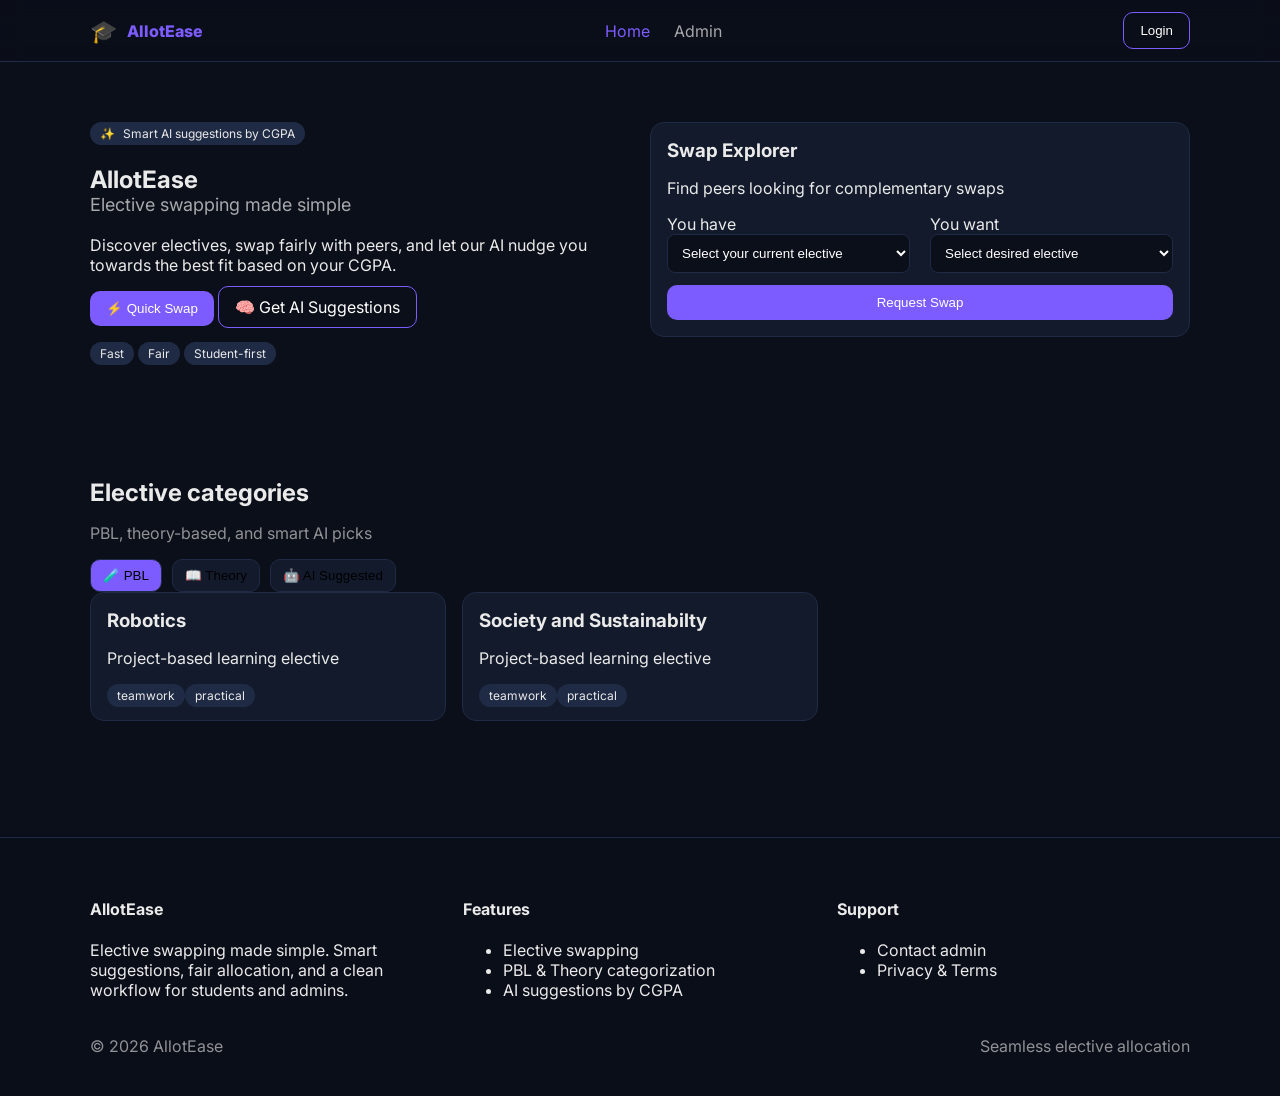
==== index.html @ a46d849d "Add files via upload" ====
<!doctype html>
<html lang="en">

<head>
    <meta charset="UTF-8" />
    <meta name="viewport" content="width=device-width, initial-scale=1.0" />
    <title>AllotEase</title>
    <link rel="preconnect" href="https://fonts.googleapis.com">
    <link rel="preconnect" href="https://fonts.gstatic.com" crossorigin>
    <link href="https://fonts.googleapis.com/css2?family=Inter:wght@400;600;700;800&display=swap" rel="stylesheet">
    <link rel="stylesheet" href="allotease.css" />
</head>

<body>
    <header class="site-header">
        <div class="container bar">
            <a class="brand" href="./">
                <div class="brand-mark">🎓</div>
                <div class="brand-title">AllotEase</div>
            </a>
            <nav class="nav">
                <a href="./" class="active">Home</a>
                <a href="admin.html">Admin</a>
            </nav>
            <div class="cta">
                <button id="openLogin" class="btn btn-outline">Login</button>
            </div>

        </div>
    </header>

    <main>
        <!-- Hero -->
        <section class="hero">
            <div class="container wrap">
                <div class="grid grid-cols-2">
                    <div>
                        <div class="badge" style="display:inline-flex;gap:8px;align-items:center">
                            <span>✨</span> <span>Smart AI suggestions by CGPA</span>
                        </div>
                        <h1>AllotEase <span>Elective swapping made simple</span></h1>
                        <p>Discover electives, swap fairly with peers, and let our AI nudge you towards the best fit
                            based on your CGPA.</p>
                        <div class="actions">
                            <button id="swapBtnQuick" class="btn">⚡ Quick Swap</button>
                            <a class="btn btn-outline" href="#ai-suggest">🧠 Get AI Suggestions</a>
                        </div>
                        <div class="badges" style="margin-top:16px">
                            <span class="badge">Fast</span>
                            <span class="badge">Fair</span>
                            <span class="badge">Student-first</span>
                        </div>
                    </div>
                    <div>
                        <div class="card">
                            <div class="hd">
                                <h3>Swap Explorer</h3>
                                <p>Find peers looking for complementary swaps</p>
                            </div>
                            <div class="bd">
                                <div class="grid" style="grid-template-columns:1fr 1fr">
                                    <div>
                                        <label>You have</label>
                                        <select id="fromElective">
                                            <option value="">Select your current elective</option>
                                        </select>
                                    </div>
                                    <div>
                                        <label>You want</label>
                                        <select id="toElective">
                                            <option value="">Select desired elective</option>
                                        </select>
                                    </div>
                                </div>
                                <div style="margin-top:12px">
                                    <button id="swapBtn" class="btn full">Request Swap</button>
                                </div>
                            </div>
                        </div>
                    </div>
                </div>
            </div>
        </section>

        <!-- Categories -->
        <section class="container" style="padding:56px 0" id="categories">
            <h2 style="margin:0 0 8px">Elective categories</h2>
            <p class="muted">PBL, theory-based, and smart AI picks</p>
            <div class="tabs" style="margin-top:16px">
                <button class="tab" data-tab="pbl" aria-selected="true">🧪 PBL</button>
                <button class="tab" data-tab="theory">📖 Theory</button>
                <button class="tab" data-tab="ai">🤖 AI Suggested</button>
            </div>
            <div class="tabpanel" data-panel="pbl">
                <div class="cards-3" id="pblCards">
                    <!-- filled via JS for simplicity? keep simple static cards -->
                    <div class="card">
                        <div class="hd">
                            <h3>Robotics</h3>
                            <p>Project-based learning elective</p>
                        </div>
                        <div class="bd">
                            <div class="badges"><span class="badge">teamwork</span><span class="badge">practical</span>
                            </div>
                        </div>
                    </div>
                    <div class="card">
                        <div class="hd">
                            <h3>Society and Sustainabilty</h3>
                            <p>Project-based learning elective</p>
                        </div>
                        <div class="bd">
                            <div class="badges"><span class="badge">teamwork</span><span class="badge">practical</span>
                            </div>
                        </div>
                    </div>
                </div>
            </div>
            <div class="tabpanel" data-panel="theory" hidden>
                <div class="cards-3">
                    <div class="card">
                        <div class="hd">
                            <h3>Literature</h3>
                            <p>Theory-focused elective</p>
                        </div>
                        <div class="bd">
                            <div class="badges"><span class="badge">concepts</span><span class="badge">rigor</span>
                            </div>
                        </div>
                    </div>
                    <div class="card">
                        <div class="hd">
                            <h3>Political Science</h3>
                            <p>Theory-focused elective</p>
                        </div>
                        <div class="bd">
                            <div class="badges"><span class="badge">concepts</span><span class="badge">rigor</span>
                            </div>
                        </div>
                    </div>
                    <div class="card">
                        <div class="hd">
                            <h3>Principles of Management</h3>
                            <p>Theory-focused elective</p>
                        </div>
                        <div class="bd">
                            <div class="badges"><span class="badge">concepts</span><span class="badge">rigor</span>
                            </div>
                        </div>
                    </div>
                </div>
            </div>
            <div class="tabpanel" data-panel="ai" id="ai-suggest" hidden>
                <div class="grid" style="grid-template-columns:1fr 2fr">
                    <div class="card">
                        <div class="hd">
                            <h3>Get suggestions</h3>
                            <p>Enter your CGPA to see tailored picks</p>
                        </div>
                        <div class="bd">
                            <label>CGPA</label>
                            <input id="cgpa" type="number" min="0" max="10" step="0.01" placeholder="e.g. 8.6" />
                            <div class="muted" style="font-size:12px;margin-top:6px">Higher CGPA leans to advanced
                                theory; balanced picks for 8+; practical options otherwise.</div>
                        </div>
                    </div>
                    <div class="card">
                        <div class="hd">
                            <h3>Recommended for you</h3>
                            <p class="muted">Enter your CGPA to view recommendations</p>
                        </div>
                        <div class="bd">
                            <ul id="suggestionsList" style="list-style:none;padding:0;margin:0;display:grid;gap:12px">
                            </ul>
                        </div>
                    </div>
                </div>
            </div>
        </section>
    </main>

    <footer>
        <div class="container cols">
            <div>
                <h4>AllotEase</h4>
                <p>Elective swapping made simple. Smart suggestions, fair allocation, and a clean workflow for students
                    and admins.</p>
            </div>
            <div>
                <h4>Features</h4>
                <ul>
                    <li>Elective swapping</li>
                    <li>PBL & Theory categorization</li>
                    <li>AI suggestions by CGPA</li>
                </ul>
            </div>
            <div>
                <h4>Support</h4>
                <ul>
                    <li>Contact admin</li>
                    <li>Privacy & Terms</li>
                </ul>
            </div>
        </div>
        <div class="legal">
            <div class="container bar"><span>©
                    <script>document.write(new Date().getFullYear())</script> AllotEase
                </span><span>Seamless elective allocation</span></div>
        </div>
    </footer>

    <div id="toast" class="toast"></div>
    <!-- Student Login Modal -->
    <div id="loginModal" class="modal hidden">
        <div class="modal-content">
            <h3>Student Login</h3>
            <label>Username</label>
            <input id="loginUsername" type="text" placeholder="Enter username" />

            <label>Password</label>
            <input id="loginPassword" type="password" placeholder="Enter password" />

            <button id="loginSubmit" class="btn full" style="margin-top:16px">Login</button>

            <button id="closeLogin" class="btn btn-outline full" style="margin-top:8px">Cancel</button>
        </div>
    </div>

    <script src="allotease.js"></script>
</body>

</html>
---- allotease.css ----
/* Base */
body {
    margin: 0;
    font-family: "Inter", sans-serif;
    background: #0b0f19;
    color: #eaeaea;
}

a {
    color: inherit;
    text-decoration: none;
}

/* Layout */
.container {
    width: min(1100px, 92%);
    margin: auto;
}

.bar {
    display: flex;
    justify-content: space-between;
    align-items: center;
}

/* Header */
.site-header {
    position: sticky;
    top: 0;
    background: rgba(10, 14, 25, 0.8);
    backdrop-filter: blur(10px);
    padding: 12px 0;
    border-bottom: 1px solid #1f2a44;
}

.brand {
    display: flex;
    align-items: center;
    gap: 10px;
}

.brand-mark {
    font-size: 22px;
}

.brand-title {
    font-weight: 800;
    color: #7c5cff;
}

.nav a {
    margin: 0 10px;
    opacity: 0.7;
}

.nav a.active,
.nav a:hover {
    opacity: 1;
    color: #7c5cff;
}

/* Buttons */
.btn {
    background: #7c5cff;
    color: white;
    padding: 10px 16px;
    border: none;
    border-radius: 10px;
    cursor: pointer;
    transition: 0.3s;
}

.btn:hover {
    transform: translateY(-2px);
    background: #6a4df0;
}

.btn-outline {
    background: transparent;
    border: 1px solid #7c5cff;
}

.full {
    width: 100%;
}

/* Hero */
.hero {
    padding: 60px 0;
}

.wrap {
    display: grid;
    gap: 40px;
}

h1 span {
    display: block;
    font-size: 18px;
    opacity: 0.7;
    font-weight: 400;
}

/* Cards */
.card {
    background: #121a2b;
    border: 1px solid #1f2a44;
    border-radius: 14px;
    padding: 16px;
}

.hd h3 {
    margin: 0;
}

.muted {
    opacity: 0.6;
}

/* Grid */
.grid {
    display: grid;
    gap: 20px;
}

.grid-cols-2 {
    grid-template-columns: 1fr 1fr;
}

.cards-3 {
    display: grid;
    grid-template-columns: repeat(3, 1fr);
    gap: 16px;
}

/* Badges */
.badge {
    background: #1f2a44;
    padding: 4px 10px;
    border-radius: 20px;
    font-size: 12px;
}

/* Tabs */
.tabs {
    display: flex;
    gap: 10px;
}

.tab {
    background: #121a2b;
    border: 1px solid #1f2a44;
    padding: 8px 12px;
    border-radius: 10px;
    cursor: pointer;
}

.tab[aria-selected="true"] {
    background: #7c5cff;
}

/* Inputs */
input,
select {
    width: 100%;
    padding: 10px;
    border-radius: 8px;
    border: 1px solid #1f2a44;
    background: #0b0f19;
    color: white;
}

/* Toast */
.toast {
    position: fixed;
    bottom: 20px;
    right: 20px;
    background: #7c5cff;
    padding: 10px 14px;
    border-radius: 10px;
    opacity: 0;
    transition: 0.3s;
}

/* Footer */
footer {
    margin-top: 60px;
    padding: 40px 0;
    background: #0a0e19;
    border-top: 1px solid #1f2a44;
}

.cols {
    display: grid;
    grid-template-columns: repeat(3, 1fr);
    gap: 20px;
}

.legal {
    margin-top: 20px;
    opacity: 0.6;
}

/* Modal */
.modal {
    position: fixed;
    inset: 0;
    background: rgba(0, 0, 0, 0.7);
    display: flex;
    justify-content: center;
    align-items: center;
}

.modal-content {
    background: #121a2b;
    padding: 20px;
    border-radius: 14px;
    width: 300px;
}

.hidden {
    display: none;
}
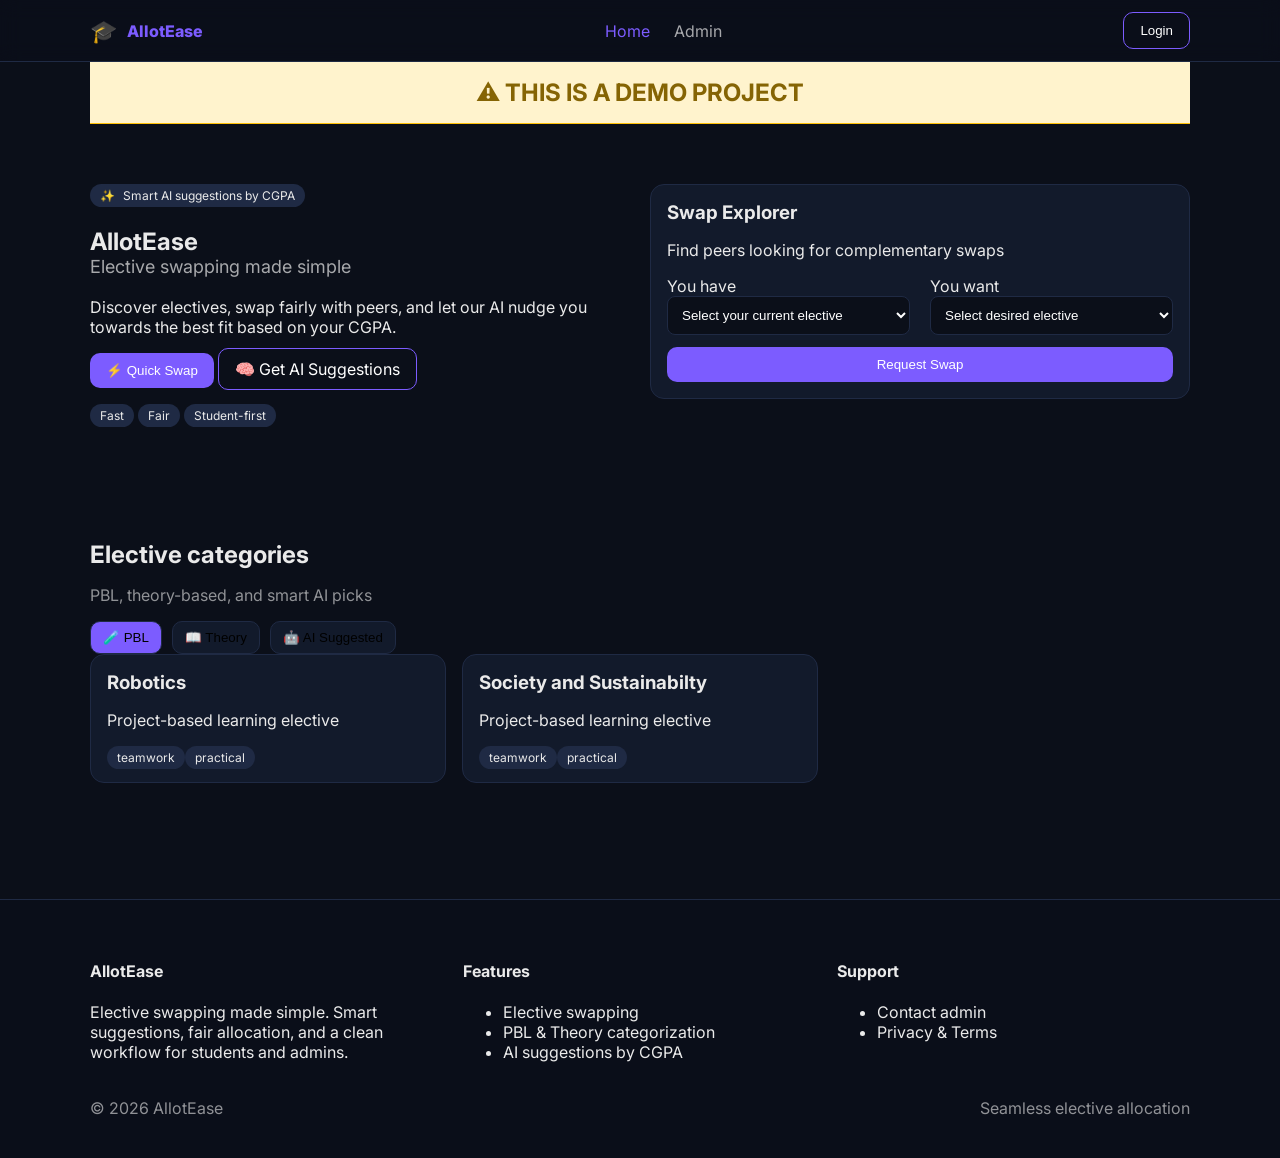
==== commit 11db0c64: "Add demo project notice heading to index.html" ====
--- a/index.html
+++ b/index.html
@@ -1,232 +1,237 @@
-<!doctype html>
-<html lang="en">
-
-<head>
-    <meta charset="UTF-8" />
-    <meta name="viewport" content="width=device-width, initial-scale=1.0" />
-    <title>AllotEase</title>
-    <link rel="preconnect" href="https://fonts.googleapis.com">
-    <link rel="preconnect" href="https://fonts.gstatic.com" crossorigin>
-    <link href="https://fonts.googleapis.com/css2?family=Inter:wght@400;600;700;800&display=swap" rel="stylesheet">
-    <link rel="stylesheet" href="allotease.css" />
-</head>
-
-<body>
-    <header class="site-header">
-        <div class="container bar">
-            <a class="brand" href="./">
-                <div class="brand-mark">🎓</div>
-                <div class="brand-title">AllotEase</div>
-            </a>
-            <nav class="nav">
-                <a href="./" class="active">Home</a>
-                <a href="admin.html">Admin</a>
-            </nav>
-            <div class="cta">
-                <button id="openLogin" class="btn btn-outline">Login</button>
-            </div>
-
-        </div>
-    </header>
-
-    <main>
-        <!-- Hero -->
-        <section class="hero">
-            <div class="container wrap">
-                <div class="grid grid-cols-2">
-                    <div>
-                        <div class="badge" style="display:inline-flex;gap:8px;align-items:center">
-                            <span>✨</span> <span>Smart AI suggestions by CGPA</span>
-                        </div>
-                        <h1>AllotEase <span>Elective swapping made simple</span></h1>
-                        <p>Discover electives, swap fairly with peers, and let our AI nudge you towards the best fit
-                            based on your CGPA.</p>
-                        <div class="actions">
-                            <button id="swapBtnQuick" class="btn">⚡ Quick Swap</button>
-                            <a class="btn btn-outline" href="#ai-suggest">🧠 Get AI Suggestions</a>
-                        </div>
-                        <div class="badges" style="margin-top:16px">
-                            <span class="badge">Fast</span>
-                            <span class="badge">Fair</span>
-                            <span class="badge">Student-first</span>
-                        </div>
-                    </div>
-                    <div>
-                        <div class="card">
-                            <div class="hd">
-                                <h3>Swap Explorer</h3>
-                                <p>Find peers looking for complementary swaps</p>
-                            </div>
-                            <div class="bd">
-                                <div class="grid" style="grid-template-columns:1fr 1fr">
-                                    <div>
-                                        <label>You have</label>
-                                        <select id="fromElective">
-                                            <option value="">Select your current elective</option>
-                                        </select>
-                                    </div>
-                                    <div>
-                                        <label>You want</label>
-                                        <select id="toElective">
-                                            <option value="">Select desired elective</option>
-                                        </select>
-                                    </div>
-                                </div>
-                                <div style="margin-top:12px">
-                                    <button id="swapBtn" class="btn full">Request Swap</button>
-                                </div>
-                            </div>
-                        </div>
-                    </div>
-                </div>
-            </div>
-        </section>
-
-        <!-- Categories -->
-        <section class="container" style="padding:56px 0" id="categories">
-            <h2 style="margin:0 0 8px">Elective categories</h2>
-            <p class="muted">PBL, theory-based, and smart AI picks</p>
-            <div class="tabs" style="margin-top:16px">
-                <button class="tab" data-tab="pbl" aria-selected="true">🧪 PBL</button>
-                <button class="tab" data-tab="theory">📖 Theory</button>
-                <button class="tab" data-tab="ai">🤖 AI Suggested</button>
-            </div>
-            <div class="tabpanel" data-panel="pbl">
-                <div class="cards-3" id="pblCards">
-                    <!-- filled via JS for simplicity? keep simple static cards -->
-                    <div class="card">
-                        <div class="hd">
-                            <h3>Robotics</h3>
-                            <p>Project-based learning elective</p>
-                        </div>
-                        <div class="bd">
-                            <div class="badges"><span class="badge">teamwork</span><span class="badge">practical</span>
-                            </div>
-                        </div>
-                    </div>
-                    <div class="card">
-                        <div class="hd">
-                            <h3>Society and Sustainabilty</h3>
-                            <p>Project-based learning elective</p>
-                        </div>
-                        <div class="bd">
-                            <div class="badges"><span class="badge">teamwork</span><span class="badge">practical</span>
-                            </div>
-                        </div>
-                    </div>
-                </div>
-            </div>
-            <div class="tabpanel" data-panel="theory" hidden>
-                <div class="cards-3">
-                    <div class="card">
-                        <div class="hd">
-                            <h3>Literature</h3>
-                            <p>Theory-focused elective</p>
-                        </div>
-                        <div class="bd">
-                            <div class="badges"><span class="badge">concepts</span><span class="badge">rigor</span>
-                            </div>
-                        </div>
-                    </div>
-                    <div class="card">
-                        <div class="hd">
-                            <h3>Political Science</h3>
-                            <p>Theory-focused elective</p>
-                        </div>
-                        <div class="bd">
-                            <div class="badges"><span class="badge">concepts</span><span class="badge">rigor</span>
-                            </div>
-                        </div>
-                    </div>
-                    <div class="card">
-                        <div class="hd">
-                            <h3>Principles of Management</h3>
-                            <p>Theory-focused elective</p>
-                        </div>
-                        <div class="bd">
-                            <div class="badges"><span class="badge">concepts</span><span class="badge">rigor</span>
-                            </div>
-                        </div>
-                    </div>
-                </div>
-            </div>
-            <div class="tabpanel" data-panel="ai" id="ai-suggest" hidden>
-                <div class="grid" style="grid-template-columns:1fr 2fr">
-                    <div class="card">
-                        <div class="hd">
-                            <h3>Get suggestions</h3>
-                            <p>Enter your CGPA to see tailored picks</p>
-                        </div>
-                        <div class="bd">
-                            <label>CGPA</label>
-                            <input id="cgpa" type="number" min="0" max="10" step="0.01" placeholder="e.g. 8.6" />
-                            <div class="muted" style="font-size:12px;margin-top:6px">Higher CGPA leans to advanced
-                                theory; balanced picks for 8+; practical options otherwise.</div>
-                        </div>
-                    </div>
-                    <div class="card">
-                        <div class="hd">
-                            <h3>Recommended for you</h3>
-                            <p class="muted">Enter your CGPA to view recommendations</p>
-                        </div>
-                        <div class="bd">
-                            <ul id="suggestionsList" style="list-style:none;padding:0;margin:0;display:grid;gap:12px">
-                            </ul>
-                        </div>
-                    </div>
-                </div>
-            </div>
-        </section>
-    </main>
-
-    <footer>
-        <div class="container cols">
-            <div>
-                <h4>AllotEase</h4>
-                <p>Elective swapping made simple. Smart suggestions, fair allocation, and a clean workflow for students
-                    and admins.</p>
-            </div>
-            <div>
-                <h4>Features</h4>
-                <ul>
-                    <li>Elective swapping</li>
-                    <li>PBL & Theory categorization</li>
-                    <li>AI suggestions by CGPA</li>
-                </ul>
-            </div>
-            <div>
-                <h4>Support</h4>
-                <ul>
-                    <li>Contact admin</li>
-                    <li>Privacy & Terms</li>
-                </ul>
-            </div>
-        </div>
-        <div class="legal">
-            <div class="container bar"><span>©
-                    <script>document.write(new Date().getFullYear())</script> AllotEase
-                </span><span>Seamless elective allocation</span></div>
-        </div>
-    </footer>
-
-    <div id="toast" class="toast"></div>
-    <!-- Student Login Modal -->
-    <div id="loginModal" class="modal hidden">
-        <div class="modal-content">
-            <h3>Student Login</h3>
-            <label>Username</label>
-            <input id="loginUsername" type="text" placeholder="Enter username" />
-
-            <label>Password</label>
-            <input id="loginPassword" type="password" placeholder="Enter password" />
-
-            <button id="loginSubmit" class="btn full" style="margin-top:16px">Login</button>
-
-            <button id="closeLogin" class="btn btn-outline full" style="margin-top:8px">Cancel</button>
-        </div>
-    </div>
-
-    <script src="allotease.js"></script>
-</body>
-
-</html>+<!doctype html>
+<html lang="en">
+
+<head>
+    <meta charset="UTF-8" />
+    <meta name="viewport" content="width=device-width, initial-scale=1.0" />
+    <title>AllotEase</title>
+    <link rel="preconnect" href="https://fonts.googleapis.com">
+    <link rel="preconnect" href="https://fonts.gstatic.com" crossorigin>
+    <link href="https://fonts.googleapis.com/css2?family=Inter:wght@400;600;700;800&display=swap" rel="stylesheet">
+    <link rel="stylesheet" href="allotease.css" />
+</head>
+
+<body>
+    <header class="site-header">
+        <div class="container bar">
+            <a class="brand" href="./">
+                <div class="brand-mark">🎓</div>
+                <div class="brand-title">AllotEase</div>
+            </a>
+            <nav class="nav">
+                <a href="./" class="active">Home</a>
+                <a href="admin.html">Admin</a>
+            </nav>
+            <div class="cta">
+                <button id="openLogin" class="btn btn-outline">Login</button>
+            </div>
+
+        </div>
+    </header>
+
+    <main>
+        <!-- Demo Notice -->
+        <section class="container" style="padding:16px 0;text-align:center;background:#fff3cd;border-bottom:1px solid #ffc107">
+            <h2 style="margin:0;color:#856404">⚠️ THIS IS A DEMO PROJECT</h2>
+        </section>
+
+        <!-- Hero -->
+        <section class="hero">
+            <div class="container wrap">
+                <div class="grid grid-cols-2">
+                    <div>
+                        <div class="badge" style="display:inline-flex;gap:8px;align-items:center">
+                            <span>✨</span> <span>Smart AI suggestions by CGPA</span>
+                        </div>
+                        <h1>AllotEase <span>Elective swapping made simple</span></h1>
+                        <p>Discover electives, swap fairly with peers, and let our AI nudge you towards the best fit
+                            based on your CGPA.</p>
+                        <div class="actions">
+                            <button id="swapBtnQuick" class="btn">⚡ Quick Swap</button>
+                            <a class="btn btn-outline" href="#ai-suggest">🧠 Get AI Suggestions</a>
+                        </div>
+                        <div class="badges" style="margin-top:16px">
+                            <span class="badge">Fast</span>
+                            <span class="badge">Fair</span>
+                            <span class="badge">Student-first</span>
+                        </div>
+                    </div>
+                    <div>
+                        <div class="card">
+                            <div class="hd">
+                                <h3>Swap Explorer</h3>
+                                <p>Find peers looking for complementary swaps</p>
+                            </div>
+                            <div class="bd">
+                                <div class="grid" style="grid-template-columns:1fr 1fr">
+                                    <div>
+                                        <label>You have</label>
+                                        <select id="fromElective">
+                                            <option value="">Select your current elective</option>
+                                        </select>
+                                    </div>
+                                    <div>
+                                        <label>You want</label>
+                                        <select id="toElective">
+                                            <option value="">Select desired elective</option>
+                                        </select>
+                                    </div>
+                                </div>
+                                <div style="margin-top:12px">
+                                    <button id="swapBtn" class="btn full">Request Swap</button>
+                                </div>
+                            </div>
+                        </div>
+                    </div>
+                </div>
+            </div>
+        </section>
+
+        <!-- Categories -->
+        <section class="container" style="padding:56px 0" id="categories">
+            <h2 style="margin:0 0 8px">Elective categories</h2>
+            <p class="muted">PBL, theory-based, and smart AI picks</p>
+            <div class="tabs" style="margin-top:16px">
+                <button class="tab" data-tab="pbl" aria-selected="true">🧪 PBL</button>
+                <button class="tab" data-tab="theory">📖 Theory</button>
+                <button class="tab" data-tab="ai">🤖 AI Suggested</button>
+            </div>
+            <div class="tabpanel" data-panel="pbl">
+                <div class="cards-3" id="pblCards">
+                    <!-- filled via JS for simplicity? keep simple static cards -->
+                    <div class="card">
+                        <div class="hd">
+                            <h3>Robotics</h3>
+                            <p>Project-based learning elective</p>
+                        </div>
+                        <div class="bd">
+                            <div class="badges"><span class="badge">teamwork</span><span class="badge">practical</span>
+                            </div>
+                        </div>
+                    </div>
+                    <div class="card">
+                        <div class="hd">
+                            <h3>Society and Sustainabilty</h3>
+                            <p>Project-based learning elective</p>
+                        </div>
+                        <div class="bd">
+                            <div class="badges"><span class="badge">teamwork</span><span class="badge">practical</span>
+                            </div>
+                        </div>
+                    </div>
+                </div>
+            </div>
+            <div class="tabpanel" data-panel="theory" hidden>
+                <div class="cards-3">
+                    <div class="card">
+                        <div class="hd">
+                            <h3>Literature</h3>
+                            <p>Theory-focused elective</p>
+                        </div>
+                        <div class="bd">
+                            <div class="badges"><span class="badge">concepts</span><span class="badge">rigor</span>
+                            </div>
+                        </div>
+                    </div>
+                    <div class="card">
+                        <div class="hd">
+                            <h3>Political Science</h3>
+                            <p>Theory-focused elective</p>
+                        </div>
+                        <div class="bd">
+                            <div class="badges"><span class="badge">concepts</span><span class="badge">rigor</span>
+                            </div>
+                        </div>
+                    </div>
+                    <div class="card">
+                        <div class="hd">
+                            <h3>Principles of Management</h3>
+                            <p>Theory-focused elective</p>
+                        </div>
+                        <div class="bd">
+                            <div class="badges"><span class="badge">concepts</span><span class="badge">rigor</span>
+                            </div>
+                        </div>
+                    </div>
+                </div>
+            </div>
+            <div class="tabpanel" data-panel="ai" id="ai-suggest" hidden>
+                <div class="grid" style="grid-template-columns:1fr 2fr">
+                    <div class="card">
+                        <div class="hd">
+                            <h3>Get suggestions</h3>
+                            <p>Enter your CGPA to see tailored picks</p>
+                        </div>
+                        <div class="bd">
+                            <label>CGPA</label>
+                            <input id="cgpa" type="number" min="0" max="10" step="0.01" placeholder="e.g. 8.6" />
+                            <div class="muted" style="font-size:12px;margin-top:6px">Higher CGPA leans to advanced
+                                theory; balanced picks for 8+; practical options otherwise.</div>
+                        </div>
+                    </div>
+                    <div class="card">
+                        <div class="hd">
+                            <h3>Recommended for you</h3>
+                            <p class="muted">Enter your CGPA to view recommendations</p>
+                        </div>
+                        <div class="bd">
+                            <ul id="suggestionsList" style="list-style:none;padding:0;margin:0;display:grid;gap:12px">
+                            </ul>
+                        </div>
+                    </div>
+                </div>
+            </div>
+        </section>
+    </main>
+
+    <footer>
+        <div class="container cols">
+            <div>
+                <h4>AllotEase</h4>
+                <p>Elective swapping made simple. Smart suggestions, fair allocation, and a clean workflow for students
+                    and admins.</p>
+            </div>
+            <div>
+                <h4>Features</h4>
+                <ul>
+                    <li>Elective swapping</li>
+                    <li>PBL & Theory categorization</li>
+                    <li>AI suggestions by CGPA</li>
+                </ul>
+            </div>
+            <div>
+                <h4>Support</h4>
+                <ul>
+                    <li>Contact admin</li>
+                    <li>Privacy & Terms</li>
+                </ul>
+            </div>
+        </div>
+        <div class="legal">
+            <div class="container bar"><span>©
+                    <script>document.write(new Date().getFullYear())</script> AllotEase
+                </span><span>Seamless elective allocation</span></div>
+        </div>
+    </footer>
+
+    <div id="toast" class="toast"></div>
+    <!-- Student Login Modal -->
+    <div id="loginModal" class="modal hidden">
+        <div class="modal-content">
+            <h3>Student Login</h3>
+            <label>Username</label>
+            <input id="loginUsername" type="text" placeholder="Enter username" />
+
+            <label>Password</label>
+            <input id="loginPassword" type="password" placeholder="Enter password" />
+
+            <button id="loginSubmit" class="btn full" style="margin-top:16px">Login</button>
+
+            <button id="closeLogin" class="btn btn-outline full" style="margin-top:8px">Cancel</button>
+        </div>
+    </div>
+
+    <script src="allotease.js"></script>
+</body>
+
+</html>
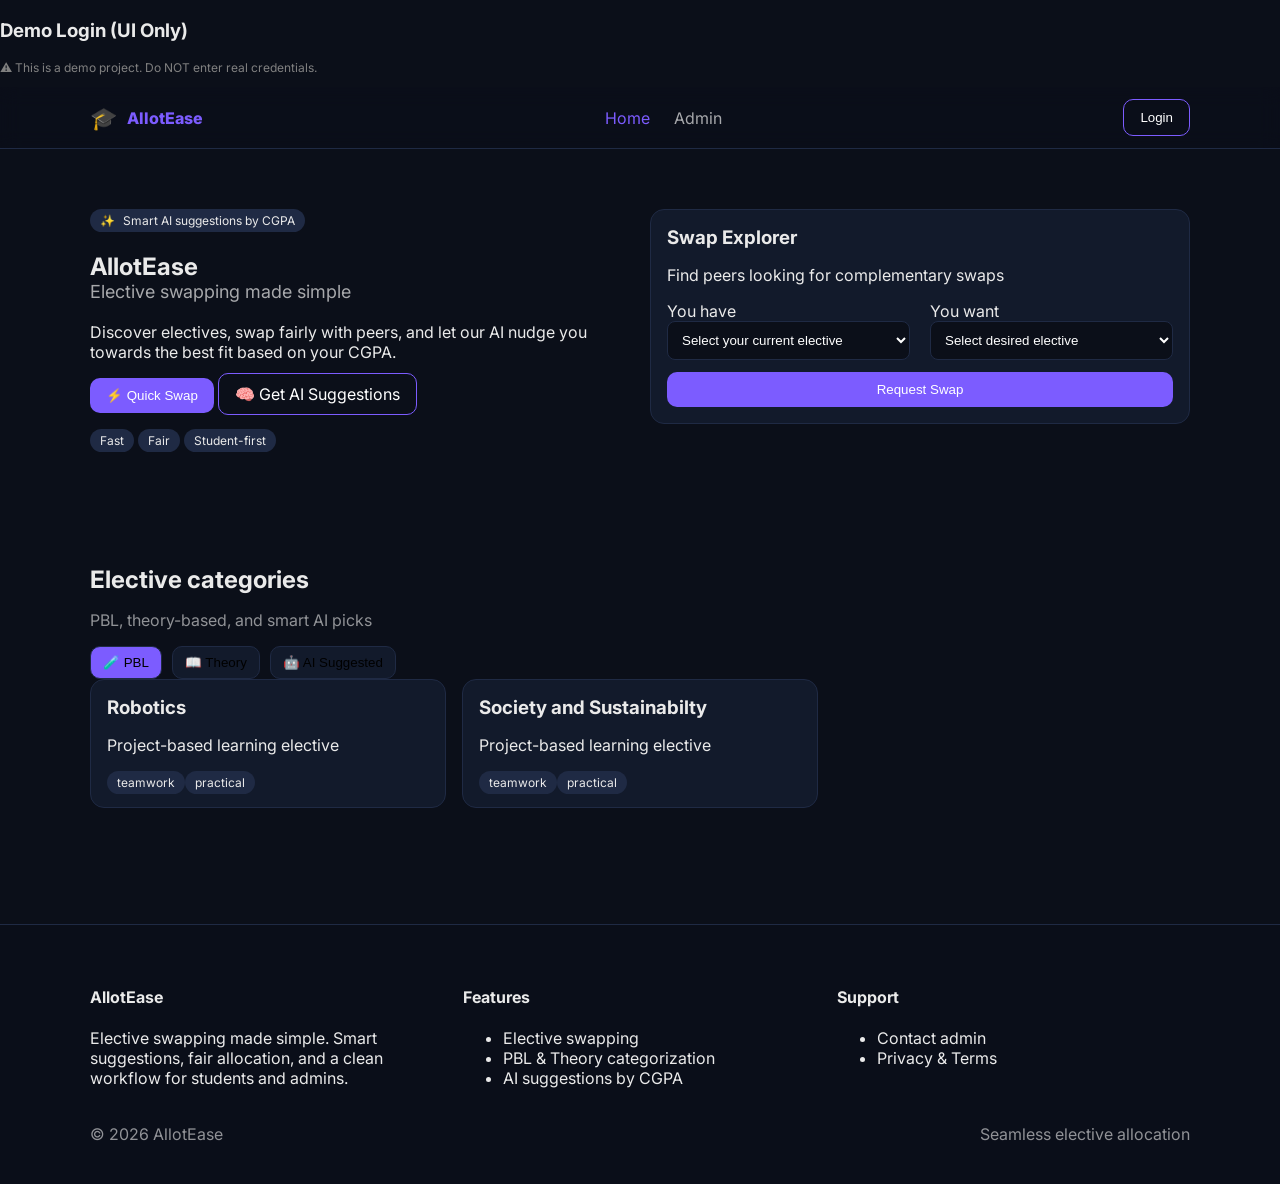
==== commit 1a2e9e57: "Add files via upload" ====
--- a/index.html
+++ b/index.html
@@ -1,237 +1,236 @@
-<!doctype html>
-<html lang="en">
-
-<head>
-    <meta charset="UTF-8" />
-    <meta name="viewport" content="width=device-width, initial-scale=1.0" />
-    <title>AllotEase</title>
-    <link rel="preconnect" href="https://fonts.googleapis.com">
-    <link rel="preconnect" href="https://fonts.gstatic.com" crossorigin>
-    <link href="https://fonts.googleapis.com/css2?family=Inter:wght@400;600;700;800&display=swap" rel="stylesheet">
-    <link rel="stylesheet" href="allotease.css" />
-</head>
-
-<body>
-    <header class="site-header">
-        <div class="container bar">
-            <a class="brand" href="./">
-                <div class="brand-mark">🎓</div>
-                <div class="brand-title">AllotEase</div>
-            </a>
-            <nav class="nav">
-                <a href="./" class="active">Home</a>
-                <a href="admin.html">Admin</a>
-            </nav>
-            <div class="cta">
-                <button id="openLogin" class="btn btn-outline">Login</button>
-            </div>
-
-        </div>
-    </header>
-
-    <main>
-        <!-- Demo Notice -->
-        <section class="container" style="padding:16px 0;text-align:center;background:#fff3cd;border-bottom:1px solid #ffc107">
-            <h2 style="margin:0;color:#856404">⚠️ THIS IS A DEMO PROJECT</h2>
-        </section>
-
-        <!-- Hero -->
-        <section class="hero">
-            <div class="container wrap">
-                <div class="grid grid-cols-2">
-                    <div>
-                        <div class="badge" style="display:inline-flex;gap:8px;align-items:center">
-                            <span>✨</span> <span>Smart AI suggestions by CGPA</span>
-                        </div>
-                        <h1>AllotEase <span>Elective swapping made simple</span></h1>
-                        <p>Discover electives, swap fairly with peers, and let our AI nudge you towards the best fit
-                            based on your CGPA.</p>
-                        <div class="actions">
-                            <button id="swapBtnQuick" class="btn">⚡ Quick Swap</button>
-                            <a class="btn btn-outline" href="#ai-suggest">🧠 Get AI Suggestions</a>
-                        </div>
-                        <div class="badges" style="margin-top:16px">
-                            <span class="badge">Fast</span>
-                            <span class="badge">Fair</span>
-                            <span class="badge">Student-first</span>
-                        </div>
-                    </div>
-                    <div>
-                        <div class="card">
-                            <div class="hd">
-                                <h3>Swap Explorer</h3>
-                                <p>Find peers looking for complementary swaps</p>
-                            </div>
-                            <div class="bd">
-                                <div class="grid" style="grid-template-columns:1fr 1fr">
-                                    <div>
-                                        <label>You have</label>
-                                        <select id="fromElective">
-                                            <option value="">Select your current elective</option>
-                                        </select>
-                                    </div>
-                                    <div>
-                                        <label>You want</label>
-                                        <select id="toElective">
-                                            <option value="">Select desired elective</option>
-                                        </select>
-                                    </div>
-                                </div>
-                                <div style="margin-top:12px">
-                                    <button id="swapBtn" class="btn full">Request Swap</button>
-                                </div>
-                            </div>
-                        </div>
-                    </div>
-                </div>
-            </div>
-        </section>
-
-        <!-- Categories -->
-        <section class="container" style="padding:56px 0" id="categories">
-            <h2 style="margin:0 0 8px">Elective categories</h2>
-            <p class="muted">PBL, theory-based, and smart AI picks</p>
-            <div class="tabs" style="margin-top:16px">
-                <button class="tab" data-tab="pbl" aria-selected="true">🧪 PBL</button>
-                <button class="tab" data-tab="theory">📖 Theory</button>
-                <button class="tab" data-tab="ai">🤖 AI Suggested</button>
-            </div>
-            <div class="tabpanel" data-panel="pbl">
-                <div class="cards-3" id="pblCards">
-                    <!-- filled via JS for simplicity? keep simple static cards -->
-                    <div class="card">
-                        <div class="hd">
-                            <h3>Robotics</h3>
-                            <p>Project-based learning elective</p>
-                        </div>
-                        <div class="bd">
-                            <div class="badges"><span class="badge">teamwork</span><span class="badge">practical</span>
-                            </div>
-                        </div>
-                    </div>
-                    <div class="card">
-                        <div class="hd">
-                            <h3>Society and Sustainabilty</h3>
-                            <p>Project-based learning elective</p>
-                        </div>
-                        <div class="bd">
-                            <div class="badges"><span class="badge">teamwork</span><span class="badge">practical</span>
-                            </div>
-                        </div>
-                    </div>
-                </div>
-            </div>
-            <div class="tabpanel" data-panel="theory" hidden>
-                <div class="cards-3">
-                    <div class="card">
-                        <div class="hd">
-                            <h3>Literature</h3>
-                            <p>Theory-focused elective</p>
-                        </div>
-                        <div class="bd">
-                            <div class="badges"><span class="badge">concepts</span><span class="badge">rigor</span>
-                            </div>
-                        </div>
-                    </div>
-                    <div class="card">
-                        <div class="hd">
-                            <h3>Political Science</h3>
-                            <p>Theory-focused elective</p>
-                        </div>
-                        <div class="bd">
-                            <div class="badges"><span class="badge">concepts</span><span class="badge">rigor</span>
-                            </div>
-                        </div>
-                    </div>
-                    <div class="card">
-                        <div class="hd">
-                            <h3>Principles of Management</h3>
-                            <p>Theory-focused elective</p>
-                        </div>
-                        <div class="bd">
-                            <div class="badges"><span class="badge">concepts</span><span class="badge">rigor</span>
-                            </div>
-                        </div>
-                    </div>
-                </div>
-            </div>
-            <div class="tabpanel" data-panel="ai" id="ai-suggest" hidden>
-                <div class="grid" style="grid-template-columns:1fr 2fr">
-                    <div class="card">
-                        <div class="hd">
-                            <h3>Get suggestions</h3>
-                            <p>Enter your CGPA to see tailored picks</p>
-                        </div>
-                        <div class="bd">
-                            <label>CGPA</label>
-                            <input id="cgpa" type="number" min="0" max="10" step="0.01" placeholder="e.g. 8.6" />
-                            <div class="muted" style="font-size:12px;margin-top:6px">Higher CGPA leans to advanced
-                                theory; balanced picks for 8+; practical options otherwise.</div>
-                        </div>
-                    </div>
-                    <div class="card">
-                        <div class="hd">
-                            <h3>Recommended for you</h3>
-                            <p class="muted">Enter your CGPA to view recommendations</p>
-                        </div>
-                        <div class="bd">
-                            <ul id="suggestionsList" style="list-style:none;padding:0;margin:0;display:grid;gap:12px">
-                            </ul>
-                        </div>
-                    </div>
-                </div>
-            </div>
-        </section>
-    </main>
-
-    <footer>
-        <div class="container cols">
-            <div>
-                <h4>AllotEase</h4>
-                <p>Elective swapping made simple. Smart suggestions, fair allocation, and a clean workflow for students
-                    and admins.</p>
-            </div>
-            <div>
-                <h4>Features</h4>
-                <ul>
-                    <li>Elective swapping</li>
-                    <li>PBL & Theory categorization</li>
-                    <li>AI suggestions by CGPA</li>
-                </ul>
-            </div>
-            <div>
-                <h4>Support</h4>
-                <ul>
-                    <li>Contact admin</li>
-                    <li>Privacy & Terms</li>
-                </ul>
-            </div>
-        </div>
-        <div class="legal">
-            <div class="container bar"><span>©
-                    <script>document.write(new Date().getFullYear())</script> AllotEase
-                </span><span>Seamless elective allocation</span></div>
-        </div>
-    </footer>
-
-    <div id="toast" class="toast"></div>
-    <!-- Student Login Modal -->
-    <div id="loginModal" class="modal hidden">
-        <div class="modal-content">
-            <h3>Student Login</h3>
-            <label>Username</label>
-            <input id="loginUsername" type="text" placeholder="Enter username" />
-
-            <label>Password</label>
-            <input id="loginPassword" type="password" placeholder="Enter password" />
-
-            <button id="loginSubmit" class="btn full" style="margin-top:16px">Login</button>
-
-            <button id="closeLogin" class="btn btn-outline full" style="margin-top:8px">Cancel</button>
-        </div>
-    </div>
-
-    <script src="allotease.js"></script>
-</body>
-
-</html>
+<!doctype html>
+<html lang="en">
+
+<head>
+    <meta charset="UTF-8" />
+    <meta name="viewport" content="width=device-width, initial-scale=1.0" />
+    <title>AllotEase</title>
+    <link rel="preconnect" href="https://fonts.googleapis.com">
+    <link rel="preconnect" href="https://fonts.gstatic.com" crossorigin>
+    <link href="https://fonts.googleapis.com/css2?family=Inter:wght@400;600;700;800&display=swap" rel="stylesheet">
+    <link rel="stylesheet" href="allotease.css" />
+</head>
+
+<body>
+    <h3>Demo Login (UI Only)</h3>
+    <p style="font-size:12px;color:gray">
+        ⚠️ This is a demo project. Do NOT enter real credentials.
+    </p>
+    <header class="site-header">
+        <div class="container bar">
+            <a class="brand" href="./">
+                <div class="brand-mark">🎓</div>
+                <div class="brand-title">AllotEase</div>
+            </a>
+            <nav class="nav">
+                <a href="./" class="active">Home</a>
+                <a href="admin.html">Admin</a>
+            </nav>
+            <div class="cta">
+                <button id="openLogin" class="btn btn-outline">Login</button>
+            </div>
+
+        </div>
+    </header>
+
+    <main>
+        <!-- Hero -->
+        <section class="hero">
+            <div class="container wrap">
+                <div class="grid grid-cols-2">
+                    <div>
+                        <div class="badge" style="display:inline-flex;gap:8px;align-items:center">
+                            <span>✨</span> <span>Smart AI suggestions by CGPA</span>
+                        </div>
+                        <h1>AllotEase <span>Elective swapping made simple</span></h1>
+                        <p>Discover electives, swap fairly with peers, and let our AI nudge you towards the best fit
+                            based on your CGPA.</p>
+                        <div class="actions">
+                            <button id="swapBtnQuick" class="btn">⚡ Quick Swap</button>
+                            <a class="btn btn-outline" href="#ai-suggest">🧠 Get AI Suggestions</a>
+                        </div>
+                        <div class="badges" style="margin-top:16px">
+                            <span class="badge">Fast</span>
+                            <span class="badge">Fair</span>
+                            <span class="badge">Student-first</span>
+                        </div>
+                    </div>
+                    <div>
+                        <div class="card">
+                            <div class="hd">
+                                <h3>Swap Explorer</h3>
+                                <p>Find peers looking for complementary swaps</p>
+                            </div>
+                            <div class="bd">
+                                <div class="grid" style="grid-template-columns:1fr 1fr">
+                                    <div>
+                                        <label>You have</label>
+                                        <select id="fromElective">
+                                            <option value="">Select your current elective</option>
+                                        </select>
+                                    </div>
+                                    <div>
+                                        <label>You want</label>
+                                        <select id="toElective">
+                                            <option value="">Select desired elective</option>
+                                        </select>
+                                    </div>
+                                </div>
+                                <div style="margin-top:12px">
+                                    <button id="swapBtn" class="btn full">Request Swap</button>
+                                </div>
+                            </div>
+                        </div>
+                    </div>
+                </div>
+            </div>
+        </section>
+
+        <!-- Categories -->
+        <section class="container" style="padding:56px 0" id="categories">
+            <h2 style="margin:0 0 8px">Elective categories</h2>
+            <p class="muted">PBL, theory-based, and smart AI picks</p>
+            <div class="tabs" style="margin-top:16px">
+                <button class="tab" data-tab="pbl" aria-selected="true">🧪 PBL</button>
+                <button class="tab" data-tab="theory">📖 Theory</button>
+                <button class="tab" data-tab="ai">🤖 AI Suggested</button>
+            </div>
+            <div class="tabpanel" data-panel="pbl">
+                <div class="cards-3" id="pblCards">
+                    <!-- filled via JS for simplicity? keep simple static cards -->
+                    <div class="card">
+                        <div class="hd">
+                            <h3>Robotics</h3>
+                            <p>Project-based learning elective</p>
+                        </div>
+                        <div class="bd">
+                            <div class="badges"><span class="badge">teamwork</span><span class="badge">practical</span>
+                            </div>
+                        </div>
+                    </div>
+                    <div class="card">
+                        <div class="hd">
+                            <h3>Society and Sustainabilty</h3>
+                            <p>Project-based learning elective</p>
+                        </div>
+                        <div class="bd">
+                            <div class="badges"><span class="badge">teamwork</span><span class="badge">practical</span>
+                            </div>
+                        </div>
+                    </div>
+                </div>
+            </div>
+            <div class="tabpanel" data-panel="theory" hidden>
+                <div class="cards-3">
+                    <div class="card">
+                        <div class="hd">
+                            <h3>Literature</h3>
+                            <p>Theory-focused elective</p>
+                        </div>
+                        <div class="bd">
+                            <div class="badges"><span class="badge">concepts</span><span class="badge">rigor</span>
+                            </div>
+                        </div>
+                    </div>
+                    <div class="card">
+                        <div class="hd">
+                            <h3>Political Science</h3>
+                            <p>Theory-focused elective</p>
+                        </div>
+                        <div class="bd">
+                            <div class="badges"><span class="badge">concepts</span><span class="badge">rigor</span>
+                            </div>
+                        </div>
+                    </div>
+                    <div class="card">
+                        <div class="hd">
+                            <h3>Principles of Management</h3>
+                            <p>Theory-focused elective</p>
+                        </div>
+                        <div class="bd">
+                            <div class="badges"><span class="badge">concepts</span><span class="badge">rigor</span>
+                            </div>
+                        </div>
+                    </div>
+                </div>
+            </div>
+            <div class="tabpanel" data-panel="ai" id="ai-suggest" hidden>
+                <div class="grid" style="grid-template-columns:1fr 2fr">
+                    <div class="card">
+                        <div class="hd">
+                            <h3>Get suggestions</h3>
+                            <p>Enter your CGPA to see tailored picks</p>
+                        </div>
+                        <div class="bd">
+                            <label>CGPA</label>
+                            <input id="cgpa" type="number" min="0" max="10" step="0.01" placeholder="e.g. 8.6" />
+                            <div class="muted" style="font-size:12px;margin-top:6px">Higher CGPA leans to advanced
+                                theory; balanced picks for 8+; practical options otherwise.</div>
+                        </div>
+                    </div>
+                    <div class="card">
+                        <div class="hd">
+                            <h3>Recommended for you</h3>
+                            <p class="muted">Enter your CGPA to view recommendations</p>
+                        </div>
+                        <div class="bd">
+                            <ul id="suggestionsList" style="list-style:none;padding:0;margin:0;display:grid;gap:12px">
+                            </ul>
+                        </div>
+                    </div>
+                </div>
+            </div>
+        </section>
+    </main>
+
+    <footer>
+        <div class="container cols">
+            <div>
+                <h4>AllotEase</h4>
+                <p>Elective swapping made simple. Smart suggestions, fair allocation, and a clean workflow for students
+                    and admins.</p>
+            </div>
+            <div>
+                <h4>Features</h4>
+                <ul>
+                    <li>Elective swapping</li>
+                    <li>PBL & Theory categorization</li>
+                    <li>AI suggestions by CGPA</li>
+                </ul>
+            </div>
+            <div>
+                <h4>Support</h4>
+                <ul>
+                    <li>Contact admin</li>
+                    <li>Privacy & Terms</li>
+                </ul>
+            </div>
+        </div>
+        <div class="legal">
+            <div class="container bar"><span>©
+                    <script>document.write(new Date().getFullYear())</script> AllotEase
+                </span><span>Seamless elective allocation</span></div>
+        </div>
+    </footer>
+
+    <div id="toast" class="toast"></div>
+    <!-- Student Login Modal -->
+    <div id="loginModal" class="modal hidden">
+        <div class="modal-content">
+            <h3>Student Login</h3>
+            <label>Username</label>
+            <input id="loginUsername" type="text" placeholder="Enter username" />
+
+            <label>Password</label>
+            <input id="loginPassword" type="text" placeholder="Enter password" />
+
+            <button id="loginSubmit" class="btn full" style="margin-top:16px">Login</button>
+
+            <button id="closeLogin" class="btn btn-outline full" style="margin-top:8px">Cancel</button>
+        </div>
+    </div>
+
+    <script src="allotease.js"></script>
+</body>
+
+</html>
